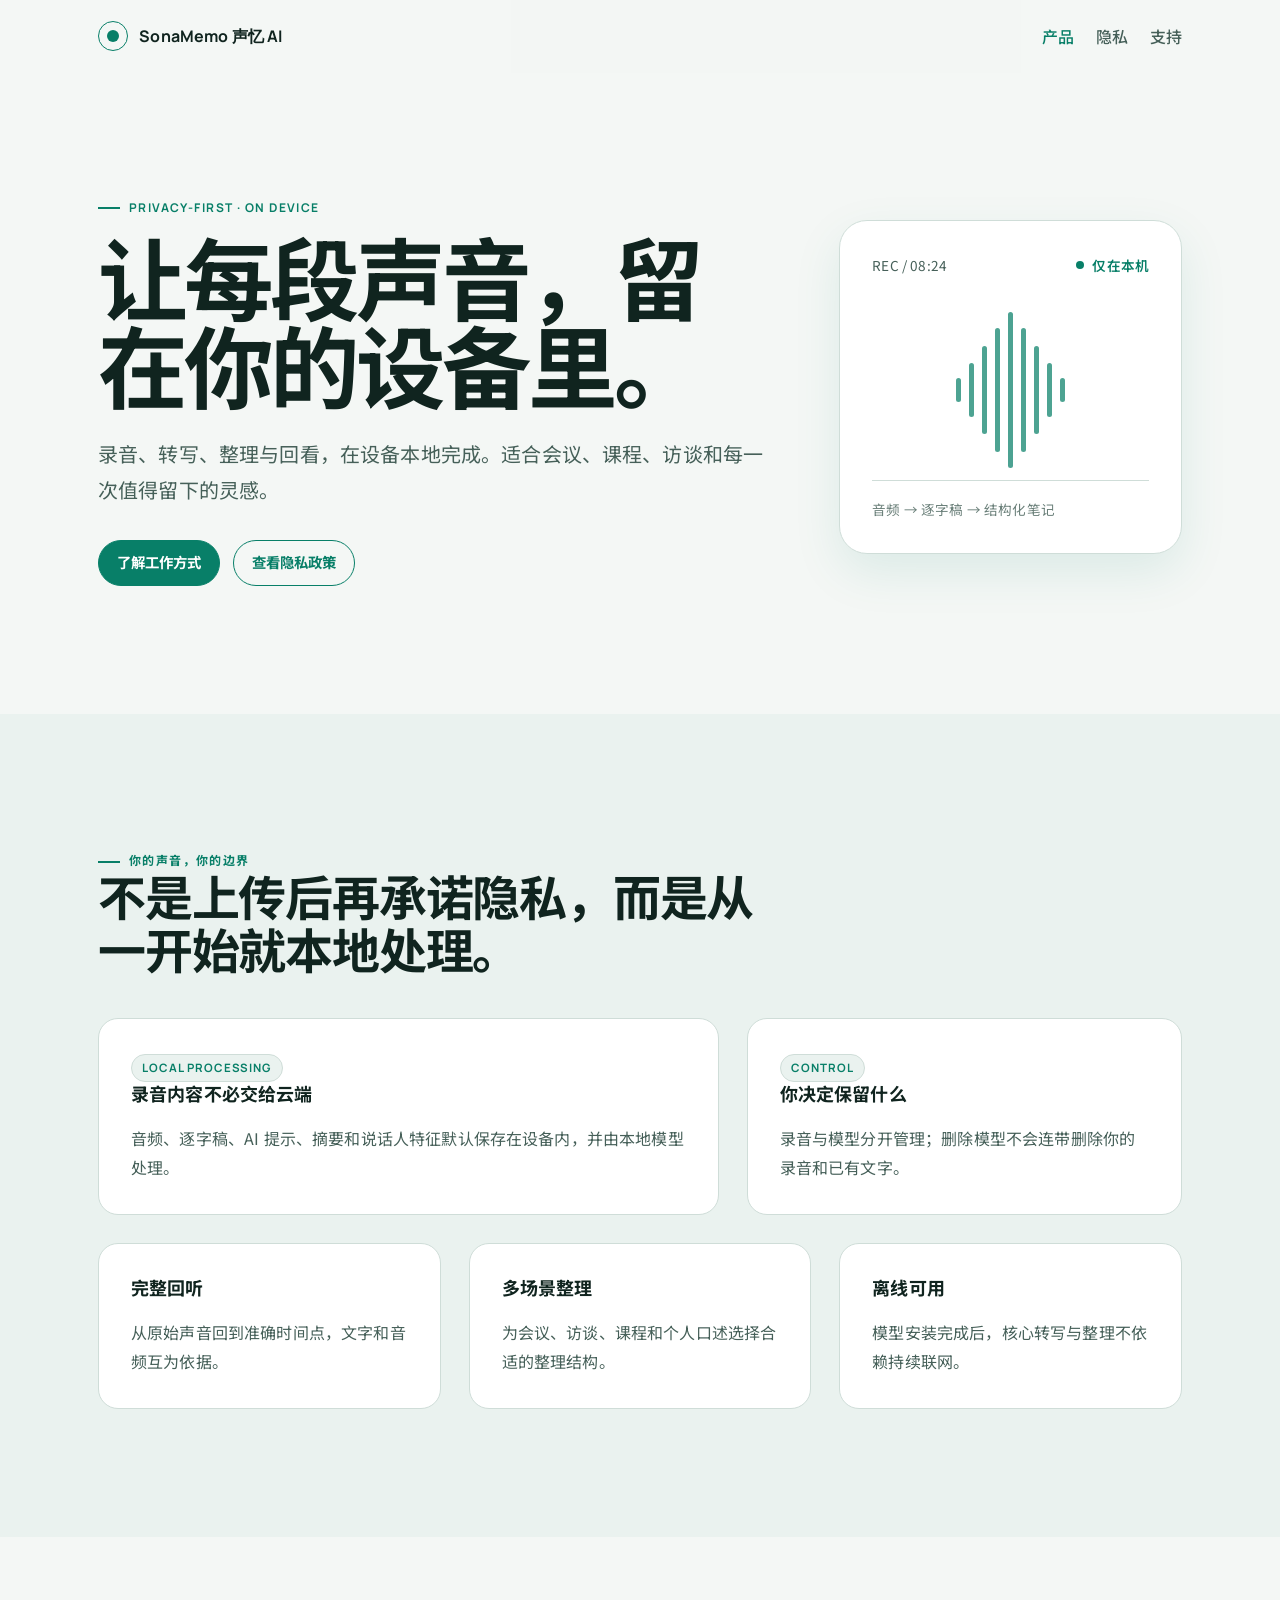
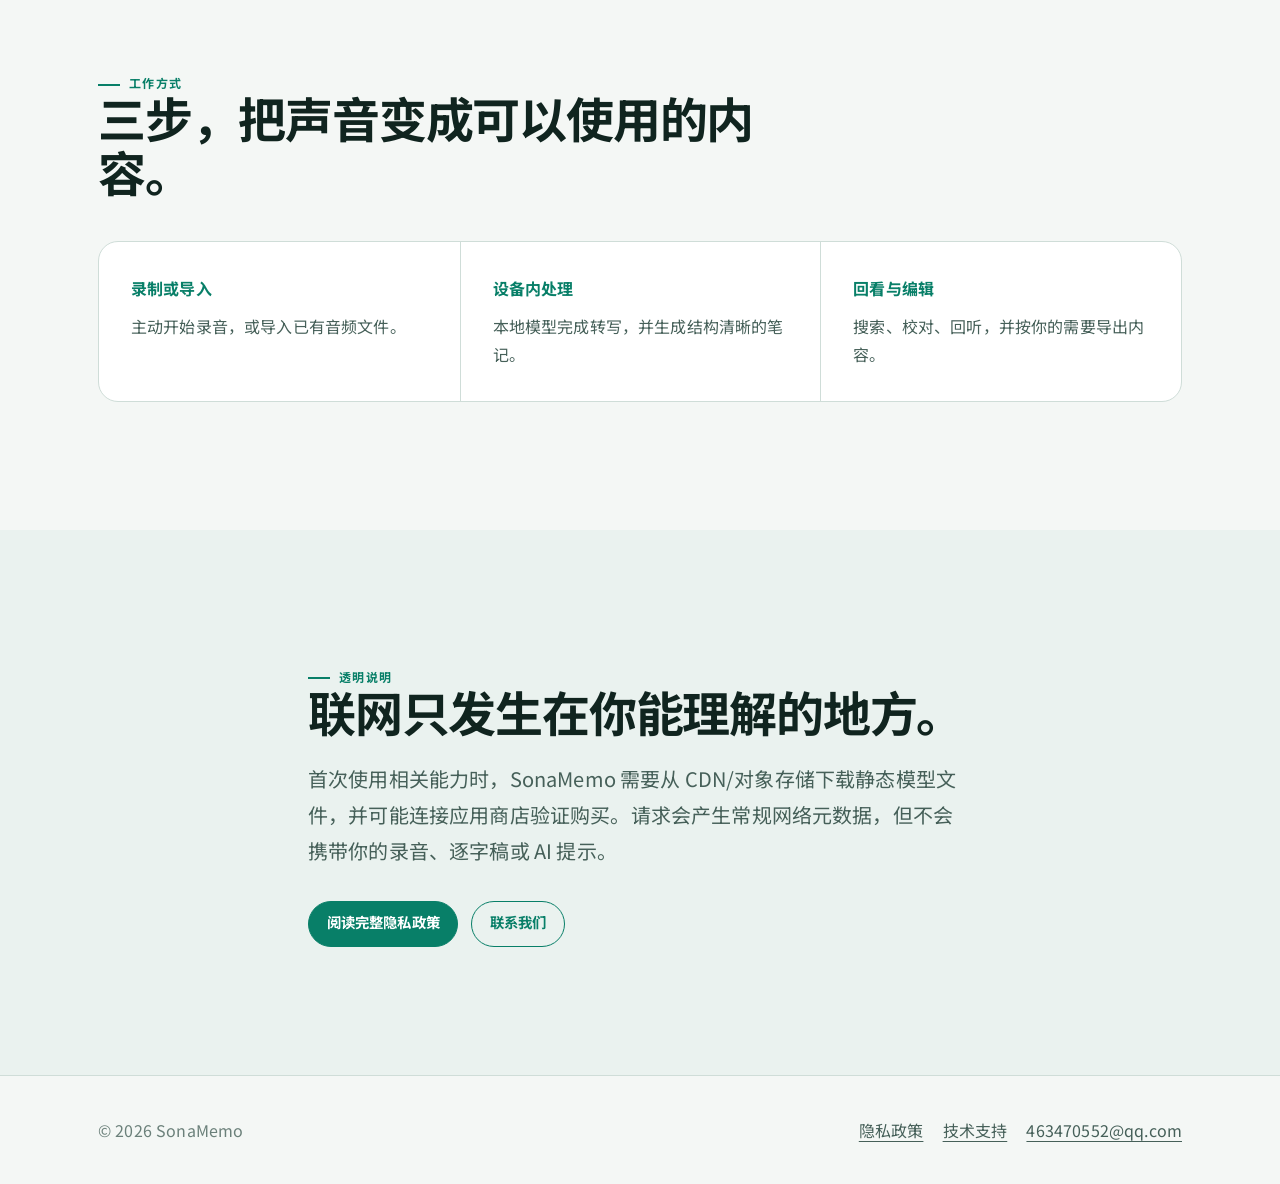
==== index.html @ 03d98dee "feat: launch SonaMemo public website" ====
<!doctype html><html lang="zh-CN"><head><meta charset="utf-8"><meta name="viewport" content="width=device-width,initial-scale=1"><meta name="description" content="SonaMemo 声忆 AI：在设备本地完成录音转写与智能整理。"><title>SonaMemo 声忆 AI｜本地录音与智能整理</title><link rel="stylesheet" href="./styles.css"></head><body>
<header class="nav"><div class="container nav-inner"><a class="brand" href="./"><span class="brand-mark" aria-hidden="true"></span>SonaMemo 声忆 AI</a><nav class="nav-links" aria-label="主导航"><a aria-current="page" href="./">产品</a><a href="./privacy/">隐私</a><a href="./support/">支持</a></nav></div></header>
<main><section class="hero"><div class="container grid"><div class="hero-copy"><span class="eyebrow">PRIVACY-FIRST · ON DEVICE</span><h1>让每段声音，留在你的设备里。</h1><p class="lead">录音、转写、整理与回看，在设备本地完成。适合会议、课程、访谈和每一次值得留下的灵感。</p><div class="actions"><a class="button" href="#how">了解工作方式</a><a class="button button--secondary" href="./privacy/">查看隐私政策</a></div></div><aside class="hero-signal" aria-label="本地处理状态示意"><div class="signal-head"><span>REC / 08:24</span><span class="status">仅在本机</span></div><div class="signal" aria-hidden="true"><i class="signal-line"></i><i class="signal-line"></i><i class="signal-line"></i><i class="signal-line"></i><i class="signal-line"></i><i class="signal-line"></i><i class="signal-line"></i><i class="signal-line"></i><i class="signal-line"></i></div><div class="signal-foot">音频 → 逐字稿 → 结构化笔记</div></aside></div></section>
<section class="section section--alt"><div class="container"><div class="section-head"><span class="eyebrow">你的声音，你的边界</span><h2>不是上传后再承诺隐私，而是从一开始就本地处理。</h2></div><div class="grid"><article class="card feature-main"><span class="badge">LOCAL PROCESSING</span><h3>录音内容不必交给云端</h3><p>音频、逐字稿、AI 提示、摘要和说话人特征默认保存在设备内，并由本地模型处理。</p></article><article class="card feature-side"><span class="badge">CONTROL</span><h3>你决定保留什么</h3><p>录音与模型分开管理；删除模型不会连带删除你的录音和已有文字。</p></article><article class="card feature-third"><h3>完整回听</h3><p>从原始声音回到准确时间点，文字和音频互为依据。</p></article><article class="card feature-third"><h3>多场景整理</h3><p>为会议、访谈、课程和个人口述选择合适的整理结构。</p></article><article class="card feature-third"><h3>离线可用</h3><p>模型安装完成后，核心转写与整理不依赖持续联网。</p></article></div></div></section>
<section class="section" id="how"><div class="container"><div class="section-head"><span class="eyebrow">工作方式</span><h2>三步，把声音变成可以使用的内容。</h2></div><div class="process"><article><strong>录制或导入</strong><p>主动开始录音，或导入已有音频文件。</p></article><article><strong>设备内处理</strong><p>本地模型完成转写，并生成结构清晰的笔记。</p></article><article><strong>回看与编辑</strong><p>搜索、校对、回听，并按你的需要导出内容。</p></article></div></div></section>
<section class="section section--alt"><div class="narrow"><span class="eyebrow">透明说明</span><h2>联网只发生在你能理解的地方。</h2><p class="lead">首次使用相关能力时，SonaMemo 需要从 CDN/对象存储下载静态模型文件，并可能连接应用商店验证购买。请求会产生常规网络元数据，但不会携带你的录音、逐字稿或 AI 提示。</p><div class="actions"><a class="button" href="./privacy/">阅读完整隐私政策</a><a class="button button--secondary" href="mailto:463470552@qq.com">联系我们</a></div></div></section></main>
<footer class="footer"><div class="container footer-inner"><span>© <span data-year></span> SonaMemo</span><div class="footer-links"><a href="./privacy/">隐私政策</a><a href="./support/">技术支持</a><a href="mailto:463470552@qq.com">463470552@qq.com</a></div></div></footer><script src="./site.js"></script></body></html>
---- styles.css ----
@import url('https://fonts.googleapis.com/css2?family=Manrope:wght@500;600;700&family=Noto+Sans+SC:wght@400;500;600;700&display=swap');

:root{--bg:#F4F7F5;--surface:#FFFFFF;--surface-alt:#EAF2EF;--surface-hover:#E1EEEA;--border:#CFDDD8;--border-hover:#76A99B;--text:#10241F;--text-secondary:#466059;--text-tertiary:#6B807A;--accent:#087F68;--accent-hover:#066653;--bg-rgb:244,247,245;--accent-rgb:8,127,104;--success:#087F68;--error:#B33A3A;--warning:#9A6717;--focus:#1268A8;--radius:20px;--pad:clamp(1.25rem,4vw,3rem);--section:clamp(4.5rem,10vw,8rem)}
*{box-sizing:border-box}html{scroll-behavior:smooth}body{margin:0;background:var(--bg);color:var(--text);font:400 1rem/1.8 "Noto Sans SC",sans-serif;letter-spacing:.01em}a{color:var(--accent);text-underline-offset:.22em;text-decoration-thickness:1px}a:hover{color:var(--accent-hover);text-decoration-thickness:2px}a:focus-visible,button:focus-visible{outline:3px solid var(--focus);outline-offset:3px;border-radius:4px}.container{width:min(1180px,100%);margin:auto;padding-inline:var(--pad)}.narrow{width:min(760px,100%);margin:auto;padding-inline:var(--pad)}
.nav{position:sticky;top:0;z-index:20;background:rgba(var(--bg-rgb),.94);border-bottom:1px solid transparent}.nav--scrolled{border-color:var(--border)}.nav-inner{min-height:72px;display:flex;align-items:center;justify-content:space-between;gap:1.5rem}.brand{display:flex;align-items:center;gap:.7rem;color:var(--text);font:700 1rem/1 Manrope,sans-serif;text-decoration:none}.brand-mark{width:30px;height:30px;border:1px solid var(--accent);border-radius:50%;display:grid;place-items:center}.brand-mark::before{content:"";width:12px;height:12px;border-radius:50%;background:var(--accent)}.nav-links{display:flex;align-items:center;gap:1.35rem}.nav-links a{color:var(--text-secondary);text-decoration:none;font-weight:500}.nav-links a:hover,.nav-links a[aria-current="page"]{color:var(--accent)}
.hero{padding:clamp(4rem,9vw,7.5rem) 0 var(--section)}.grid{display:grid;grid-template-columns:repeat(12,minmax(0,1fr));gap:clamp(1rem,2.5vw,1.75rem)}.hero-copy{grid-column:1/span 8;animation:settle-in 520ms cubic-bezier(.2,.8,.2,1) both}.eyebrow{display:inline-flex;align-items:center;gap:.55rem;color:var(--accent);font:700 .75rem/1.4 Manrope,"Noto Sans SC",sans-serif;letter-spacing:.12em}.eyebrow::before{content:"";width:22px;height:2px;background:var(--accent)}h1,h2,h3{font-family:Manrope,"Noto Sans SC",sans-serif}h1{font-size:clamp(2.75rem,7vw,5.75rem);line-height:.98;letter-spacing:-.045em;margin:1.2rem 0 1.5rem;max-width:11ch}h2{font-size:clamp(1.75rem,4vw,3rem);line-height:1.12;letter-spacing:-.025em;margin:0 0 1rem}h3{font-size:1.125rem;line-height:1.35}.lead{font-size:clamp(1.05rem,2vw,1.25rem);color:var(--text-secondary);max-width:42rem}.actions{display:flex;flex-wrap:wrap;gap:.8rem;margin-top:2rem}.button{display:inline-flex;align-items:center;justify-content:center;min-height:46px;padding:.75rem 1.1rem;border:1px solid var(--accent);border-radius:999px;color:var(--surface);background:var(--accent);font:700 .9rem/1 Manrope,"Noto Sans SC",sans-serif;text-decoration:none;transition:transform 160ms ease,background 160ms ease,border-color 160ms ease}.button:hover{color:var(--surface);background:var(--accent-hover);border-color:var(--accent-hover);transform:translateY(-1px);text-decoration:none}.button:active{transform:scale(.98)}.button--secondary{color:var(--accent);background:transparent}.button--secondary:hover{color:var(--accent-hover);background:var(--surface-alt)}
.hero-signal{grid-column:9/-1;align-self:center;padding:2rem;border:1px solid var(--border);border-radius:28px;background:var(--surface);box-shadow:0 18px 48px rgba(var(--accent-rgb),.10);animation:settle-in 520ms 90ms cubic-bezier(.2,.8,.2,1) both}.signal-head{display:flex;justify-content:space-between;align-items:center;margin-bottom:1.4rem;color:var(--text-secondary);font-size:.85rem}.status{display:flex;align-items:center;gap:.5rem;color:var(--accent);font-weight:600}.status::before{content:"";width:8px;height:8px;border-radius:50%;background:var(--accent)}.signal{height:180px;display:flex;align-items:center;justify-content:center;gap:8px}.signal-line{width:5px;border-radius:99px;background:var(--accent);opacity:.72;transition:transform 180ms ease,opacity 180ms ease}.signal-line:nth-child(1),.signal-line:nth-child(9){height:24px}.signal-line:nth-child(2),.signal-line:nth-child(8){height:54px}.signal-line:nth-child(3),.signal-line:nth-child(7){height:88px}.signal-line:nth-child(4),.signal-line:nth-child(6){height:124px}.signal-line:nth-child(5){height:156px}.hero-signal:hover .signal-line{transform:scaleY(1.025);opacity:.9}.signal-foot{padding-top:1rem;border-top:1px solid var(--border);color:var(--text-tertiary);font-size:.85rem}
.section{padding:var(--section) 0}.section--alt{background:var(--surface-alt)}.section-head{max-width:700px;margin-bottom:2.5rem}.card{border:1px solid var(--border);border-radius:var(--radius);background:var(--surface);padding:clamp(1.25rem,3vw,2rem);transition:border-color 160ms ease,transform 160ms ease,box-shadow 160ms ease}.card:hover{border-color:var(--border-hover);transform:translateY(-2px);box-shadow:0 14px 34px rgba(var(--accent-rgb),.08)}.card h3{margin-top:0}.card p{margin-bottom:0;color:var(--text-secondary)}.feature-main{grid-column:span 7}.feature-side{grid-column:span 5}.feature-third{grid-column:span 4}.badge{display:inline-flex;align-items:center;min-height:28px;padding:.3rem .65rem;border:1px solid var(--border);border-radius:999px;color:var(--accent);background:var(--surface-alt);font:700 .72rem/1 Manrope,sans-serif;letter-spacing:.08em}.process{display:grid;grid-template-columns:repeat(3,1fr);border:1px solid var(--border);border-radius:var(--radius);overflow:hidden;background:var(--surface)}.process article{padding:2rem}.process article+article{border-left:1px solid var(--border)}.process strong{display:block;color:var(--accent);margin-bottom:.55rem}.process p{color:var(--text-secondary);margin:0}
.page-head{padding:clamp(3.5rem,8vw,6rem) 0 3rem;border-bottom:1px solid var(--border)}.page-head h1{font-size:clamp(2.5rem,6vw,4.5rem);max-width:14ch}.meta{color:var(--text-tertiary)}.legal{padding:3.5rem var(--pad) 6rem}.legal h2{font-size:clamp(1.5rem,3vw,2rem);margin-top:3rem;scroll-margin-top:6rem}.legal h3{margin-top:2rem}.legal p,.legal li{color:var(--text-secondary)}.legal li+li{margin-top:.55rem}.toc{padding:1.5rem;border:1px solid var(--border);border-radius:var(--radius);background:var(--surface)}.toc a{display:block;padding:.25rem 0}.contact-row{display:grid;grid-template-columns:9rem 1fr;gap:1rem;padding:1rem 0;border-bottom:1px solid var(--border)}.contact-row strong{font-weight:600}.notice{padding:1.2rem 1.4rem;border-left:3px solid var(--accent);background:var(--surface-alt);color:var(--text-secondary)}
.footer{padding:2.5rem 0;border-top:1px solid var(--border);color:var(--text-tertiary)}.footer-inner{display:flex;justify-content:space-between;align-items:center;gap:1.5rem}.footer-links{display:flex;flex-wrap:wrap;gap:1.2rem}.footer a{color:var(--text-secondary)}
@keyframes settle-in{from{opacity:0;transform:translateY(10px)}to{opacity:1;transform:translateY(0)}}
@media(max-width:760px){.grid{grid-template-columns:1fr}.hero-copy,.hero-signal,.feature-main,.feature-side,.feature-third{grid-column:1}.process{grid-template-columns:1fr}.process article+article{border-left:0;border-top:1px solid var(--border)}.nav-inner{align-items:flex-start;flex-direction:column;padding-block:1rem}.nav-links{width:100%;gap:1rem;overflow-x:auto;padding-bottom:.25rem}.footer-inner{align-items:flex-start;flex-direction:column}.contact-row{grid-template-columns:1fr;gap:.35rem}.legal{overflow-wrap:anywhere}.hero-signal{max-width:420px;width:100%}}
@media(prefers-reduced-motion:reduce){*,*::before,*::after{animation-duration:.01ms!important;animation-iteration-count:1!important;scroll-behavior:auto!important;transition-duration:.01ms!important}}
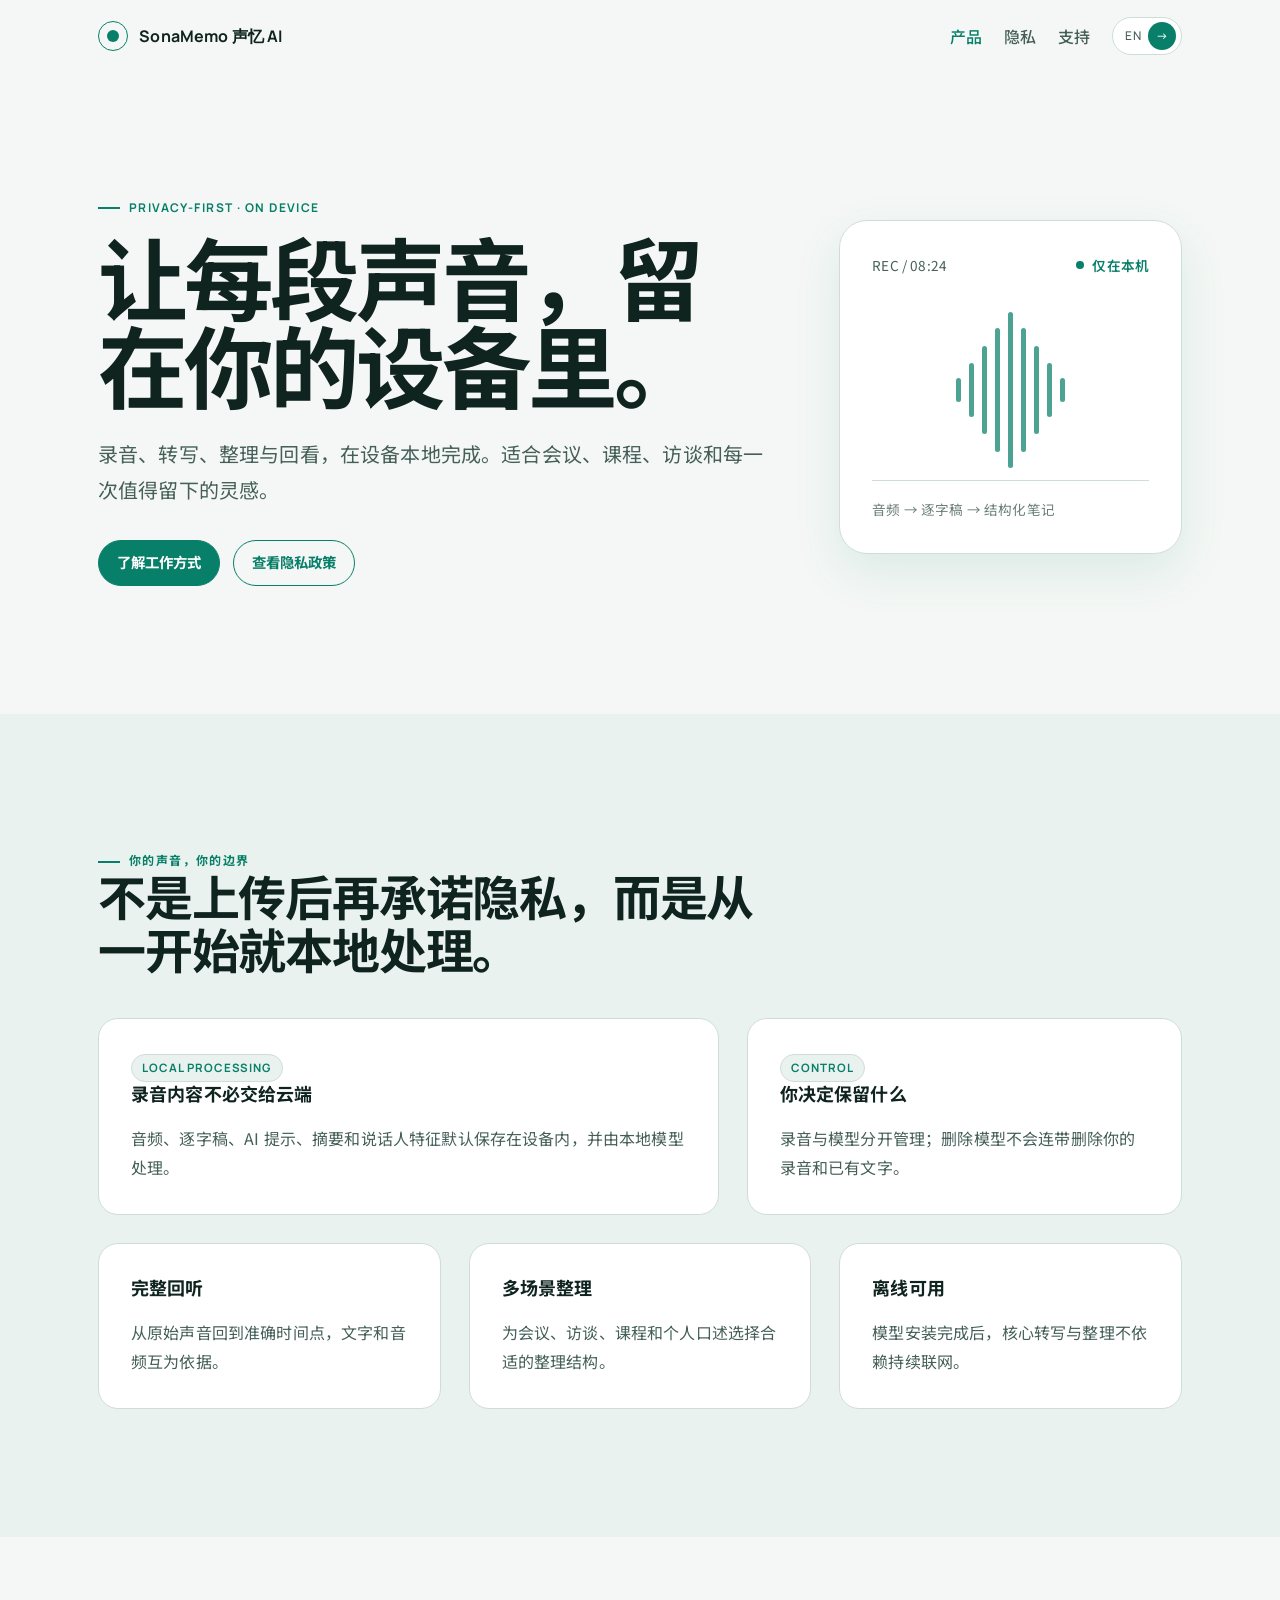
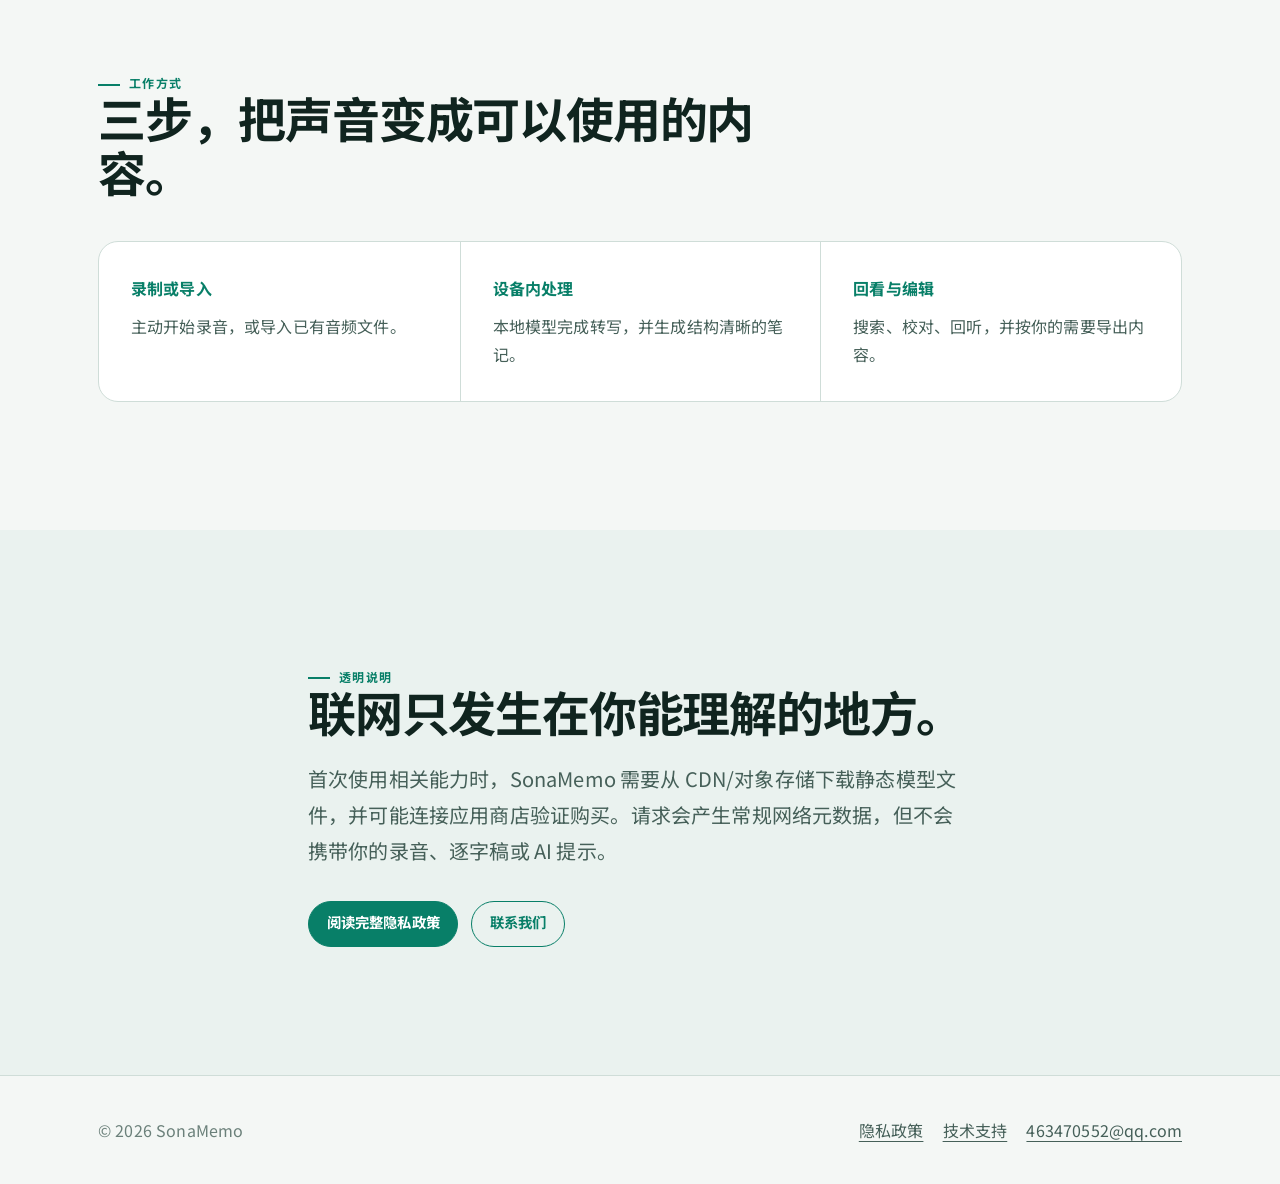
==== commit 99bdd2a7: "feat: add instant bilingual website experience" ====
--- a/index.html
+++ b/index.html
@@ -1,5 +1,5 @@
 <!doctype html><html lang="zh-CN"><head><meta charset="utf-8"><meta name="viewport" content="width=device-width,initial-scale=1"><meta name="description" content="SonaMemo 声忆 AI：在设备本地完成录音转写与智能整理。"><title>SonaMemo 声忆 AI｜本地录音与智能整理</title><link rel="stylesheet" href="./styles.css"></head><body>
-<header class="nav"><div class="container nav-inner"><a class="brand" href="./"><span class="brand-mark" aria-hidden="true"></span>SonaMemo 声忆 AI</a><nav class="nav-links" aria-label="主导航"><a aria-current="page" href="./">产品</a><a href="./privacy/">隐私</a><a href="./support/">支持</a></nav></div></header>
+<header class="nav"><div class="container nav-inner"><a class="brand" href="./"><span class="brand-mark" aria-hidden="true"></span>SonaMemo 声忆 AI</a><nav class="nav-links" aria-label="主导航"><a aria-current="page" href="./">产品</a><a href="./privacy/">隐私</a><a href="./support/">支持</a><a class="language-switch" data-language-switch href="./en/" lang="en">EN</a></nav></div></header>
 <main><section class="hero"><div class="container grid"><div class="hero-copy"><span class="eyebrow">PRIVACY-FIRST · ON DEVICE</span><h1>让每段声音，留在你的设备里。</h1><p class="lead">录音、转写、整理与回看，在设备本地完成。适合会议、课程、访谈和每一次值得留下的灵感。</p><div class="actions"><a class="button" href="#how">了解工作方式</a><a class="button button--secondary" href="./privacy/">查看隐私政策</a></div></div><aside class="hero-signal" aria-label="本地处理状态示意"><div class="signal-head"><span>REC / 08:24</span><span class="status">仅在本机</span></div><div class="signal" aria-hidden="true"><i class="signal-line"></i><i class="signal-line"></i><i class="signal-line"></i><i class="signal-line"></i><i class="signal-line"></i><i class="signal-line"></i><i class="signal-line"></i><i class="signal-line"></i><i class="signal-line"></i></div><div class="signal-foot">音频 → 逐字稿 → 结构化笔记</div></aside></div></section>
 <section class="section section--alt"><div class="container"><div class="section-head"><span class="eyebrow">你的声音，你的边界</span><h2>不是上传后再承诺隐私，而是从一开始就本地处理。</h2></div><div class="grid"><article class="card feature-main"><span class="badge">LOCAL PROCESSING</span><h3>录音内容不必交给云端</h3><p>音频、逐字稿、AI 提示、摘要和说话人特征默认保存在设备内，并由本地模型处理。</p></article><article class="card feature-side"><span class="badge">CONTROL</span><h3>你决定保留什么</h3><p>录音与模型分开管理；删除模型不会连带删除你的录音和已有文字。</p></article><article class="card feature-third"><h3>完整回听</h3><p>从原始声音回到准确时间点，文字和音频互为依据。</p></article><article class="card feature-third"><h3>多场景整理</h3><p>为会议、访谈、课程和个人口述选择合适的整理结构。</p></article><article class="card feature-third"><h3>离线可用</h3><p>模型安装完成后，核心转写与整理不依赖持续联网。</p></article></div></div></section>
 <section class="section" id="how"><div class="container"><div class="section-head"><span class="eyebrow">工作方式</span><h2>三步，把声音变成可以使用的内容。</h2></div><div class="process"><article><strong>录制或导入</strong><p>主动开始录音，或导入已有音频文件。</p></article><article><strong>设备内处理</strong><p>本地模型完成转写，并生成结构清晰的笔记。</p></article><article><strong>回看与编辑</strong><p>搜索、校对、回听，并按你的需要导出内容。</p></article></div></div></section>
--- a/styles.css
+++ b/styles.css
@@ -2,7 +2,7 @@
 
 :root{--bg:#F4F7F5;--surface:#FFFFFF;--surface-alt:#EAF2EF;--surface-hover:#E1EEEA;--border:#CFDDD8;--border-hover:#76A99B;--text:#10241F;--text-secondary:#466059;--text-tertiary:#6B807A;--accent:#087F68;--accent-hover:#066653;--bg-rgb:244,247,245;--accent-rgb:8,127,104;--success:#087F68;--error:#B33A3A;--warning:#9A6717;--focus:#1268A8;--radius:20px;--pad:clamp(1.25rem,4vw,3rem);--section:clamp(4.5rem,10vw,8rem)}
 *{box-sizing:border-box}html{scroll-behavior:smooth}body{margin:0;background:var(--bg);color:var(--text);font:400 1rem/1.8 "Noto Sans SC",sans-serif;letter-spacing:.01em}a{color:var(--accent);text-underline-offset:.22em;text-decoration-thickness:1px}a:hover{color:var(--accent-hover);text-decoration-thickness:2px}a:focus-visible,button:focus-visible{outline:3px solid var(--focus);outline-offset:3px;border-radius:4px}.container{width:min(1180px,100%);margin:auto;padding-inline:var(--pad)}.narrow{width:min(760px,100%);margin:auto;padding-inline:var(--pad)}
-.nav{position:sticky;top:0;z-index:20;background:rgba(var(--bg-rgb),.94);border-bottom:1px solid transparent}.nav--scrolled{border-color:var(--border)}.nav-inner{min-height:72px;display:flex;align-items:center;justify-content:space-between;gap:1.5rem}.brand{display:flex;align-items:center;gap:.7rem;color:var(--text);font:700 1rem/1 Manrope,sans-serif;text-decoration:none}.brand-mark{width:30px;height:30px;border:1px solid var(--accent);border-radius:50%;display:grid;place-items:center}.brand-mark::before{content:"";width:12px;height:12px;border-radius:50%;background:var(--accent)}.nav-links{display:flex;align-items:center;gap:1.35rem}.nav-links a{color:var(--text-secondary);text-decoration:none;font-weight:500}.nav-links a:hover,.nav-links a[aria-current="page"]{color:var(--accent)}
+.nav{position:sticky;top:0;z-index:20;background:rgba(var(--bg-rgb),.94);border-bottom:1px solid transparent}.nav--scrolled{border-color:var(--border)}.nav-inner{min-height:72px;display:flex;align-items:center;justify-content:space-between;gap:1.5rem}.brand{display:flex;align-items:center;gap:.7rem;color:var(--text);font:700 1rem/1 Manrope,sans-serif;text-decoration:none}.brand-mark{width:30px;height:30px;border:1px solid var(--accent);border-radius:50%;display:grid;place-items:center}.brand-mark::before{content:"";width:12px;height:12px;border-radius:50%;background:var(--accent)}.nav-links{display:flex;align-items:center;gap:1.35rem}.nav-links a{color:var(--text-secondary);text-decoration:none;font-weight:500}.nav-links a:hover,.nav-links a[aria-current="page"]{color:var(--accent)}.language-switch{display:inline-flex;align-items:center;min-height:38px;padding:.15rem .3rem .15rem .75rem;border:1px solid var(--border);border-radius:999px;background:var(--surface);font:700 .75rem/1 Manrope,"Noto Sans SC",sans-serif;letter-spacing:.04em}.language-switch::after{content:"→";display:grid;place-items:center;width:28px;height:28px;margin-left:.45rem;border-radius:50%;color:var(--surface);background:var(--accent)}.language-switch:hover{border-color:var(--border-hover);text-decoration:none}.language-switch[aria-busy="true"]{opacity:.6;pointer-events:none}
 .hero{padding:clamp(4rem,9vw,7.5rem) 0 var(--section)}.grid{display:grid;grid-template-columns:repeat(12,minmax(0,1fr));gap:clamp(1rem,2.5vw,1.75rem)}.hero-copy{grid-column:1/span 8;animation:settle-in 520ms cubic-bezier(.2,.8,.2,1) both}.eyebrow{display:inline-flex;align-items:center;gap:.55rem;color:var(--accent);font:700 .75rem/1.4 Manrope,"Noto Sans SC",sans-serif;letter-spacing:.12em}.eyebrow::before{content:"";width:22px;height:2px;background:var(--accent)}h1,h2,h3{font-family:Manrope,"Noto Sans SC",sans-serif}h1{font-size:clamp(2.75rem,7vw,5.75rem);line-height:.98;letter-spacing:-.045em;margin:1.2rem 0 1.5rem;max-width:11ch}h2{font-size:clamp(1.75rem,4vw,3rem);line-height:1.12;letter-spacing:-.025em;margin:0 0 1rem}h3{font-size:1.125rem;line-height:1.35}.lead{font-size:clamp(1.05rem,2vw,1.25rem);color:var(--text-secondary);max-width:42rem}.actions{display:flex;flex-wrap:wrap;gap:.8rem;margin-top:2rem}.button{display:inline-flex;align-items:center;justify-content:center;min-height:46px;padding:.75rem 1.1rem;border:1px solid var(--accent);border-radius:999px;color:var(--surface);background:var(--accent);font:700 .9rem/1 Manrope,"Noto Sans SC",sans-serif;text-decoration:none;transition:transform 160ms ease,background 160ms ease,border-color 160ms ease}.button:hover{color:var(--surface);background:var(--accent-hover);border-color:var(--accent-hover);transform:translateY(-1px);text-decoration:none}.button:active{transform:scale(.98)}.button--secondary{color:var(--accent);background:transparent}.button--secondary:hover{color:var(--accent-hover);background:var(--surface-alt)}
 .hero-signal{grid-column:9/-1;align-self:center;padding:2rem;border:1px solid var(--border);border-radius:28px;background:var(--surface);box-shadow:0 18px 48px rgba(var(--accent-rgb),.10);animation:settle-in 520ms 90ms cubic-bezier(.2,.8,.2,1) both}.signal-head{display:flex;justify-content:space-between;align-items:center;margin-bottom:1.4rem;color:var(--text-secondary);font-size:.85rem}.status{display:flex;align-items:center;gap:.5rem;color:var(--accent);font-weight:600}.status::before{content:"";width:8px;height:8px;border-radius:50%;background:var(--accent)}.signal{height:180px;display:flex;align-items:center;justify-content:center;gap:8px}.signal-line{width:5px;border-radius:99px;background:var(--accent);opacity:.72;transition:transform 180ms ease,opacity 180ms ease}.signal-line:nth-child(1),.signal-line:nth-child(9){height:24px}.signal-line:nth-child(2),.signal-line:nth-child(8){height:54px}.signal-line:nth-child(3),.signal-line:nth-child(7){height:88px}.signal-line:nth-child(4),.signal-line:nth-child(6){height:124px}.signal-line:nth-child(5){height:156px}.hero-signal:hover .signal-line{transform:scaleY(1.025);opacity:.9}.signal-foot{padding-top:1rem;border-top:1px solid var(--border);color:var(--text-tertiary);font-size:.85rem}
 .section{padding:var(--section) 0}.section--alt{background:var(--surface-alt)}.section-head{max-width:700px;margin-bottom:2.5rem}.card{border:1px solid var(--border);border-radius:var(--radius);background:var(--surface);padding:clamp(1.25rem,3vw,2rem);transition:border-color 160ms ease,transform 160ms ease,box-shadow 160ms ease}.card:hover{border-color:var(--border-hover);transform:translateY(-2px);box-shadow:0 14px 34px rgba(var(--accent-rgb),.08)}.card h3{margin-top:0}.card p{margin-bottom:0;color:var(--text-secondary)}.feature-main{grid-column:span 7}.feature-side{grid-column:span 5}.feature-third{grid-column:span 4}.badge{display:inline-flex;align-items:center;min-height:28px;padding:.3rem .65rem;border:1px solid var(--border);border-radius:999px;color:var(--accent);background:var(--surface-alt);font:700 .72rem/1 Manrope,sans-serif;letter-spacing:.08em}.process{display:grid;grid-template-columns:repeat(3,1fr);border:1px solid var(--border);border-radius:var(--radius);overflow:hidden;background:var(--surface)}.process article{padding:2rem}.process article+article{border-left:1px solid var(--border)}.process strong{display:block;color:var(--accent);margin-bottom:.55rem}.process p{color:var(--text-secondary);margin:0}
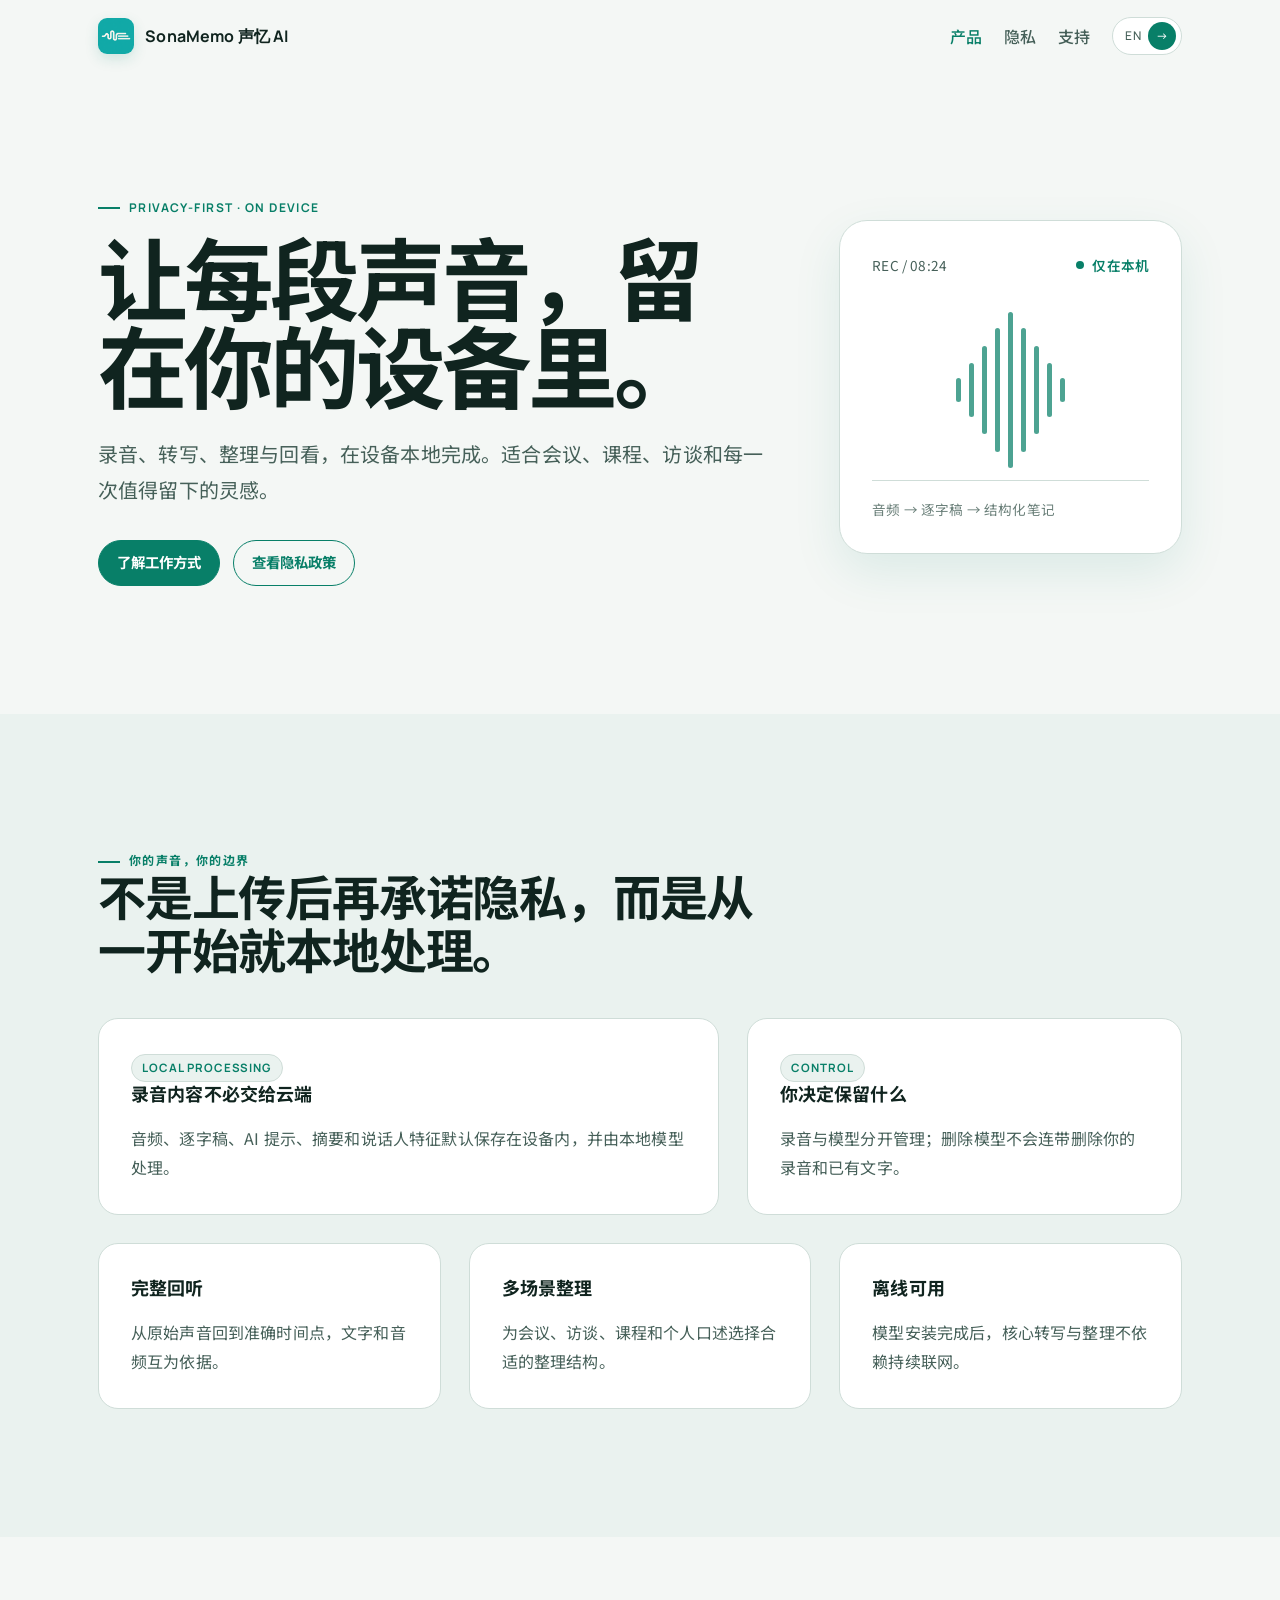
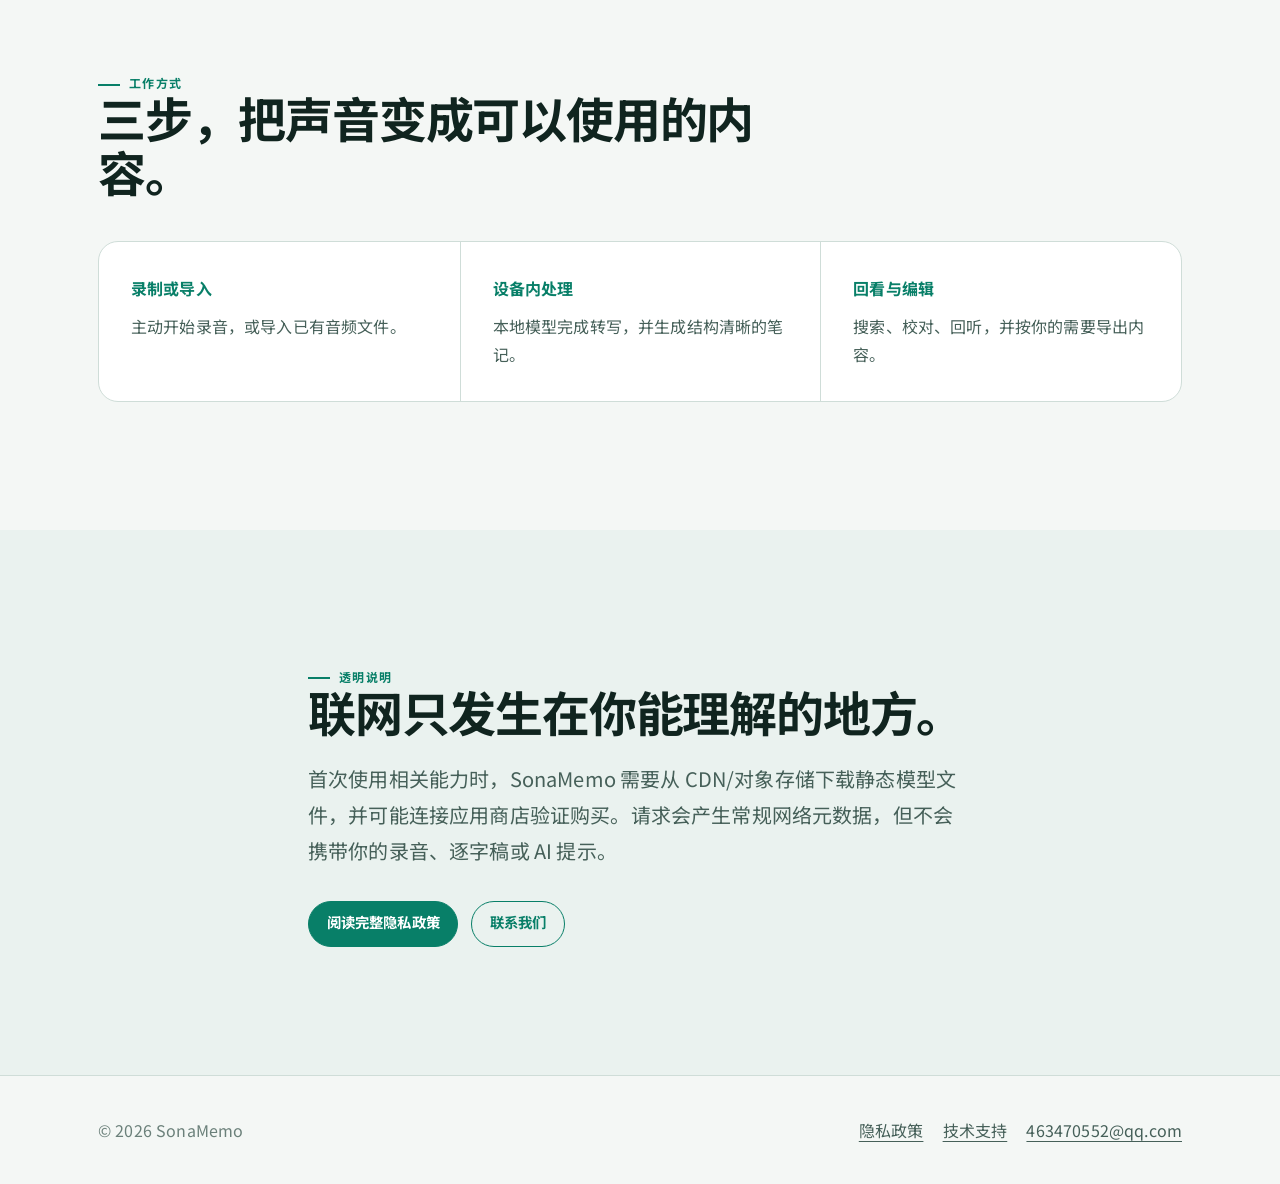
==== commit 62d41a80: "feat: add SonaMemo brand icons to website" ====
--- a/index.html
+++ b/index.html
@@ -1,5 +1,5 @@
-<!doctype html><html lang="zh-CN"><head><meta charset="utf-8"><meta name="viewport" content="width=device-width,initial-scale=1"><meta name="description" content="SonaMemo 声忆 AI：在设备本地完成录音转写与智能整理。"><title>SonaMemo 声忆 AI｜本地录音与智能整理</title><link rel="stylesheet" href="./styles.css"></head><body>
-<header class="nav"><div class="container nav-inner"><a class="brand" href="./"><span class="brand-mark" aria-hidden="true"></span>SonaMemo 声忆 AI</a><nav class="nav-links" aria-label="主导航"><a aria-current="page" href="./">产品</a><a href="./privacy/">隐私</a><a href="./support/">支持</a><a class="language-switch" data-language-switch href="./en/" lang="en">EN</a></nav></div></header>
+<!doctype html><html lang="zh-CN"><head><meta charset="utf-8"><meta name="viewport" content="width=device-width,initial-scale=1"><meta name="description" content="SonaMemo 声忆 AI：在设备本地完成录音转写与智能整理。"><title>SonaMemo 声忆 AI｜本地录音与智能整理</title><link rel="icon" type="image/png" sizes="32x32" href="./assets/favicon-32.png"><link rel="apple-touch-icon" href="./assets/apple-touch-icon.png"><meta property="og:image" content="https://sonamemo.github.io/sonamemo-site/assets/app-icon.png"><link rel="stylesheet" href="./styles.css"></head><body>
+<header class="nav"><div class="container nav-inner"><a class="brand" href="./"><img class="brand-icon" src="./assets/app-icon.png" alt="">SonaMemo 声忆 AI</a><nav class="nav-links" aria-label="主导航"><a aria-current="page" href="./">产品</a><a href="./privacy/">隐私</a><a href="./support/">支持</a><a class="language-switch" data-language-switch href="./en/" lang="en">EN</a></nav></div></header>
 <main><section class="hero"><div class="container grid"><div class="hero-copy"><span class="eyebrow">PRIVACY-FIRST · ON DEVICE</span><h1>让每段声音，留在你的设备里。</h1><p class="lead">录音、转写、整理与回看，在设备本地完成。适合会议、课程、访谈和每一次值得留下的灵感。</p><div class="actions"><a class="button" href="#how">了解工作方式</a><a class="button button--secondary" href="./privacy/">查看隐私政策</a></div></div><aside class="hero-signal" aria-label="本地处理状态示意"><div class="signal-head"><span>REC / 08:24</span><span class="status">仅在本机</span></div><div class="signal" aria-hidden="true"><i class="signal-line"></i><i class="signal-line"></i><i class="signal-line"></i><i class="signal-line"></i><i class="signal-line"></i><i class="signal-line"></i><i class="signal-line"></i><i class="signal-line"></i><i class="signal-line"></i></div><div class="signal-foot">音频 → 逐字稿 → 结构化笔记</div></aside></div></section>
 <section class="section section--alt"><div class="container"><div class="section-head"><span class="eyebrow">你的声音，你的边界</span><h2>不是上传后再承诺隐私，而是从一开始就本地处理。</h2></div><div class="grid"><article class="card feature-main"><span class="badge">LOCAL PROCESSING</span><h3>录音内容不必交给云端</h3><p>音频、逐字稿、AI 提示、摘要和说话人特征默认保存在设备内，并由本地模型处理。</p></article><article class="card feature-side"><span class="badge">CONTROL</span><h3>你决定保留什么</h3><p>录音与模型分开管理；删除模型不会连带删除你的录音和已有文字。</p></article><article class="card feature-third"><h3>完整回听</h3><p>从原始声音回到准确时间点，文字和音频互为依据。</p></article><article class="card feature-third"><h3>多场景整理</h3><p>为会议、访谈、课程和个人口述选择合适的整理结构。</p></article><article class="card feature-third"><h3>离线可用</h3><p>模型安装完成后，核心转写与整理不依赖持续联网。</p></article></div></div></section>
 <section class="section" id="how"><div class="container"><div class="section-head"><span class="eyebrow">工作方式</span><h2>三步，把声音变成可以使用的内容。</h2></div><div class="process"><article><strong>录制或导入</strong><p>主动开始录音，或导入已有音频文件。</p></article><article><strong>设备内处理</strong><p>本地模型完成转写，并生成结构清晰的笔记。</p></article><article><strong>回看与编辑</strong><p>搜索、校对、回听，并按你的需要导出内容。</p></article></div></div></section>
--- a/styles.css
+++ b/styles.css
@@ -1,4 +1,6 @@
 @import url('https://fonts.googleapis.com/css2?family=Manrope:wght@500;600;700&family=Noto+Sans+SC:wght@400;500;600;700&display=swap');
+
+.brand-icon{width:36px;height:36px;border-radius:9px;box-shadow:0 5px 14px rgba(var(--accent-rgb),.16)}
 
 :root{--bg:#F4F7F5;--surface:#FFFFFF;--surface-alt:#EAF2EF;--surface-hover:#E1EEEA;--border:#CFDDD8;--border-hover:#76A99B;--text:#10241F;--text-secondary:#466059;--text-tertiary:#6B807A;--accent:#087F68;--accent-hover:#066653;--bg-rgb:244,247,245;--accent-rgb:8,127,104;--success:#087F68;--error:#B33A3A;--warning:#9A6717;--focus:#1268A8;--radius:20px;--pad:clamp(1.25rem,4vw,3rem);--section:clamp(4.5rem,10vw,8rem)}
 *{box-sizing:border-box}html{scroll-behavior:smooth}body{margin:0;background:var(--bg);color:var(--text);font:400 1rem/1.8 "Noto Sans SC",sans-serif;letter-spacing:.01em}a{color:var(--accent);text-underline-offset:.22em;text-decoration-thickness:1px}a:hover{color:var(--accent-hover);text-decoration-thickness:2px}a:focus-visible,button:focus-visible{outline:3px solid var(--focus);outline-offset:3px;border-radius:4px}.container{width:min(1180px,100%);margin:auto;padding-inline:var(--pad)}.narrow{width:min(760px,100%);margin:auto;padding-inline:var(--pad)}
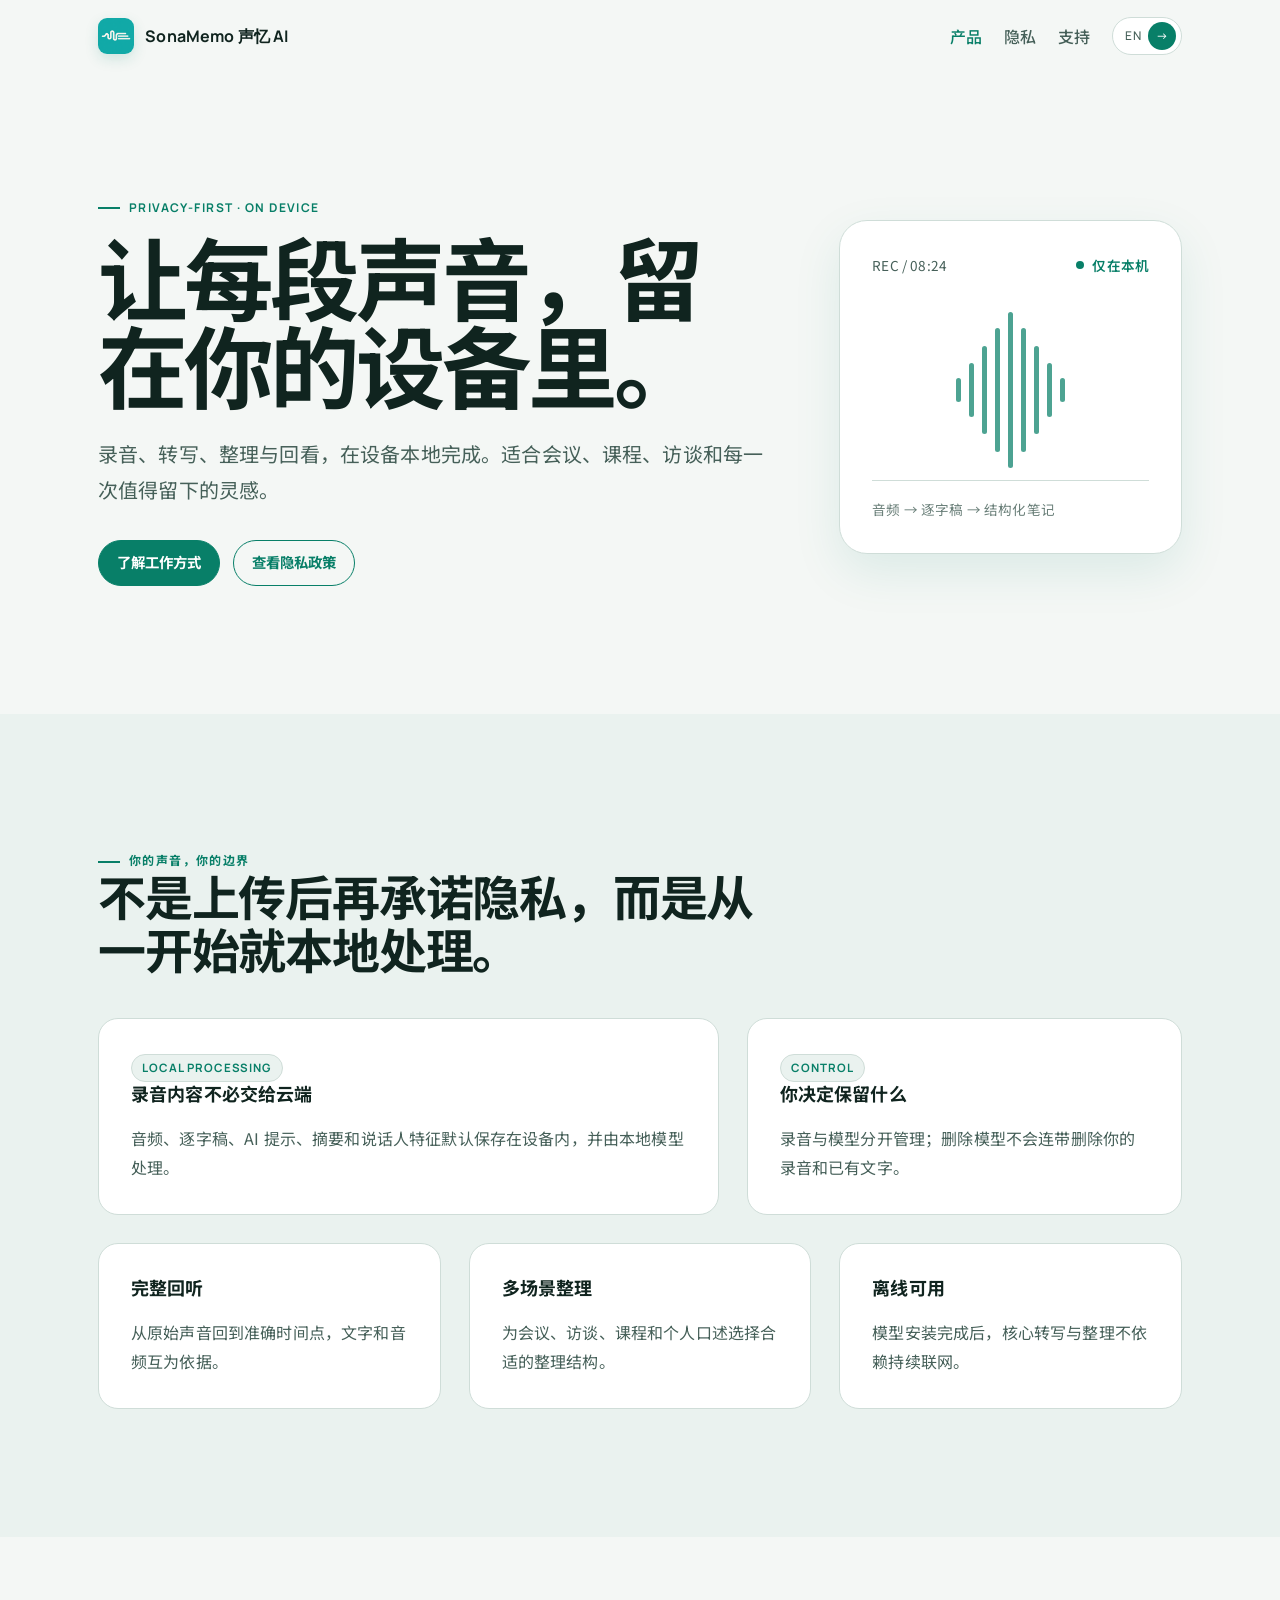
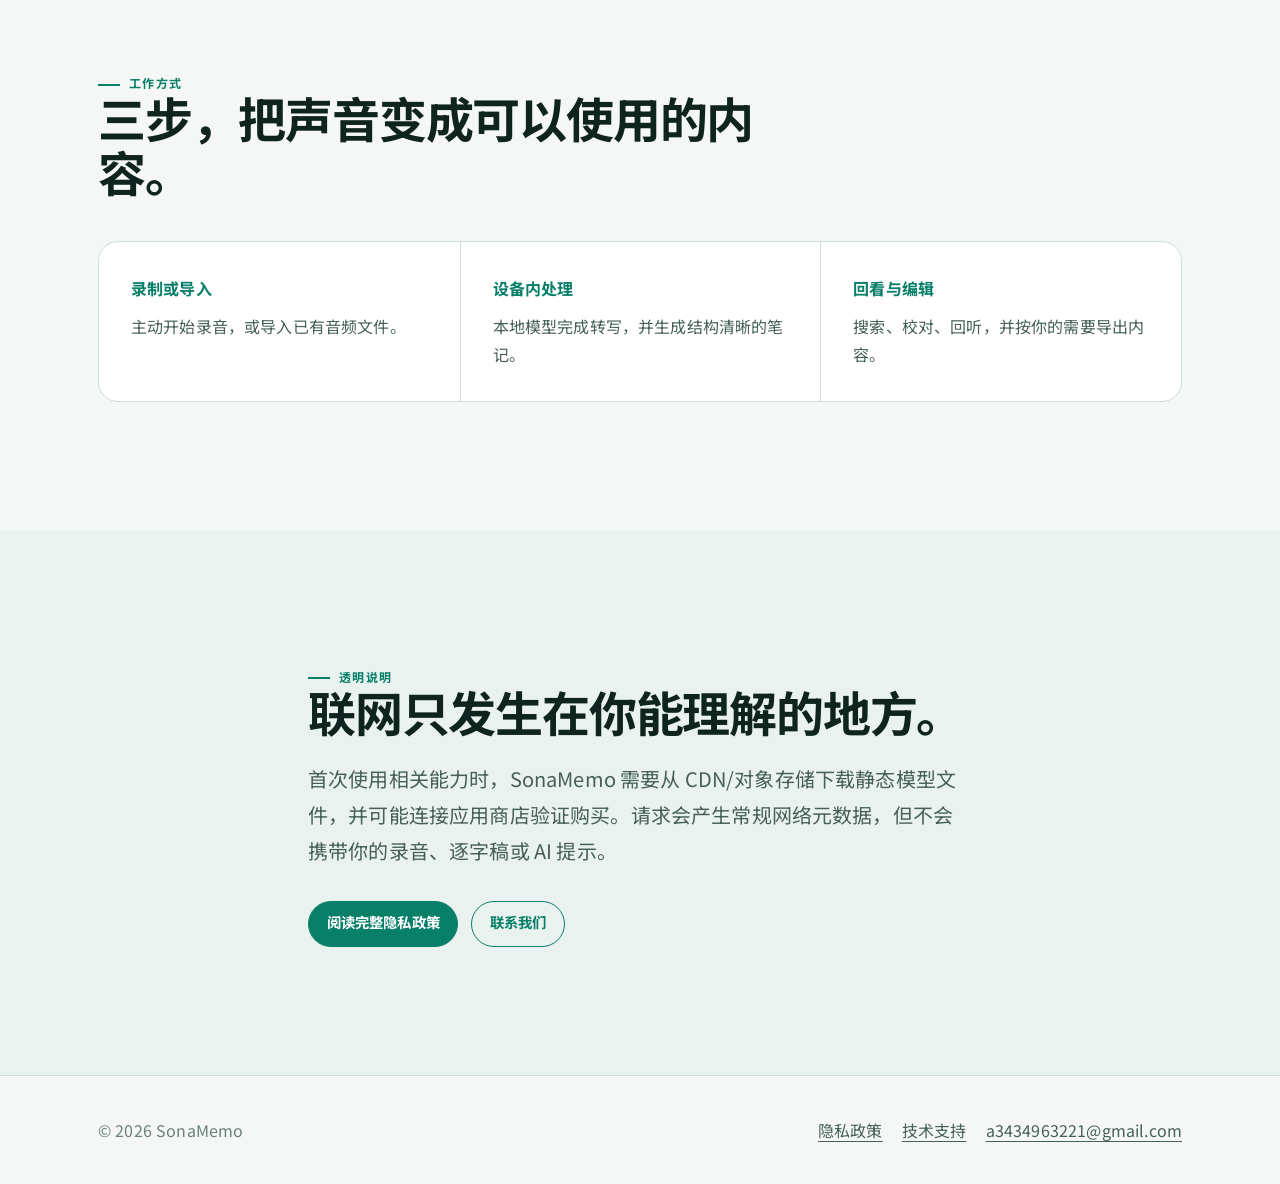
==== commit 9a4d9d56: "chore: update public support email" ====
--- a/index.html
+++ b/index.html
@@ -3,5 +3,5 @@
 <main><section class="hero"><div class="container grid"><div class="hero-copy"><span class="eyebrow">PRIVACY-FIRST · ON DEVICE</span><h1>让每段声音，留在你的设备里。</h1><p class="lead">录音、转写、整理与回看，在设备本地完成。适合会议、课程、访谈和每一次值得留下的灵感。</p><div class="actions"><a class="button" href="#how">了解工作方式</a><a class="button button--secondary" href="./privacy/">查看隐私政策</a></div></div><aside class="hero-signal" aria-label="本地处理状态示意"><div class="signal-head"><span>REC / 08:24</span><span class="status">仅在本机</span></div><div class="signal" aria-hidden="true"><i class="signal-line"></i><i class="signal-line"></i><i class="signal-line"></i><i class="signal-line"></i><i class="signal-line"></i><i class="signal-line"></i><i class="signal-line"></i><i class="signal-line"></i><i class="signal-line"></i></div><div class="signal-foot">音频 → 逐字稿 → 结构化笔记</div></aside></div></section>
 <section class="section section--alt"><div class="container"><div class="section-head"><span class="eyebrow">你的声音，你的边界</span><h2>不是上传后再承诺隐私，而是从一开始就本地处理。</h2></div><div class="grid"><article class="card feature-main"><span class="badge">LOCAL PROCESSING</span><h3>录音内容不必交给云端</h3><p>音频、逐字稿、AI 提示、摘要和说话人特征默认保存在设备内，并由本地模型处理。</p></article><article class="card feature-side"><span class="badge">CONTROL</span><h3>你决定保留什么</h3><p>录音与模型分开管理；删除模型不会连带删除你的录音和已有文字。</p></article><article class="card feature-third"><h3>完整回听</h3><p>从原始声音回到准确时间点，文字和音频互为依据。</p></article><article class="card feature-third"><h3>多场景整理</h3><p>为会议、访谈、课程和个人口述选择合适的整理结构。</p></article><article class="card feature-third"><h3>离线可用</h3><p>模型安装完成后，核心转写与整理不依赖持续联网。</p></article></div></div></section>
 <section class="section" id="how"><div class="container"><div class="section-head"><span class="eyebrow">工作方式</span><h2>三步，把声音变成可以使用的内容。</h2></div><div class="process"><article><strong>录制或导入</strong><p>主动开始录音，或导入已有音频文件。</p></article><article><strong>设备内处理</strong><p>本地模型完成转写，并生成结构清晰的笔记。</p></article><article><strong>回看与编辑</strong><p>搜索、校对、回听，并按你的需要导出内容。</p></article></div></div></section>
-<section class="section section--alt"><div class="narrow"><span class="eyebrow">透明说明</span><h2>联网只发生在你能理解的地方。</h2><p class="lead">首次使用相关能力时，SonaMemo 需要从 CDN/对象存储下载静态模型文件，并可能连接应用商店验证购买。请求会产生常规网络元数据，但不会携带你的录音、逐字稿或 AI 提示。</p><div class="actions"><a class="button" href="./privacy/">阅读完整隐私政策</a><a class="button button--secondary" href="mailto:463470552@qq.com">联系我们</a></div></div></section></main>
-<footer class="footer"><div class="container footer-inner"><span>© <span data-year></span> SonaMemo</span><div class="footer-links"><a href="./privacy/">隐私政策</a><a href="./support/">技术支持</a><a href="mailto:463470552@qq.com">463470552@qq.com</a></div></div></footer><script src="./site.js"></script></body></html>
+<section class="section section--alt"><div class="narrow"><span class="eyebrow">透明说明</span><h2>联网只发生在你能理解的地方。</h2><p class="lead">首次使用相关能力时，SonaMemo 需要从 CDN/对象存储下载静态模型文件，并可能连接应用商店验证购买。请求会产生常规网络元数据，但不会携带你的录音、逐字稿或 AI 提示。</p><div class="actions"><a class="button" href="./privacy/">阅读完整隐私政策</a><a class="button button--secondary" href="mailto:a3434963221@gmail.com">联系我们</a></div></div></section></main>
+<footer class="footer"><div class="container footer-inner"><span>© <span data-year></span> SonaMemo</span><div class="footer-links"><a href="./privacy/">隐私政策</a><a href="./support/">技术支持</a><a href="mailto:a3434963221@gmail.com">a3434963221@gmail.com</a></div></div></footer><script src="./site.js"></script></body></html>
